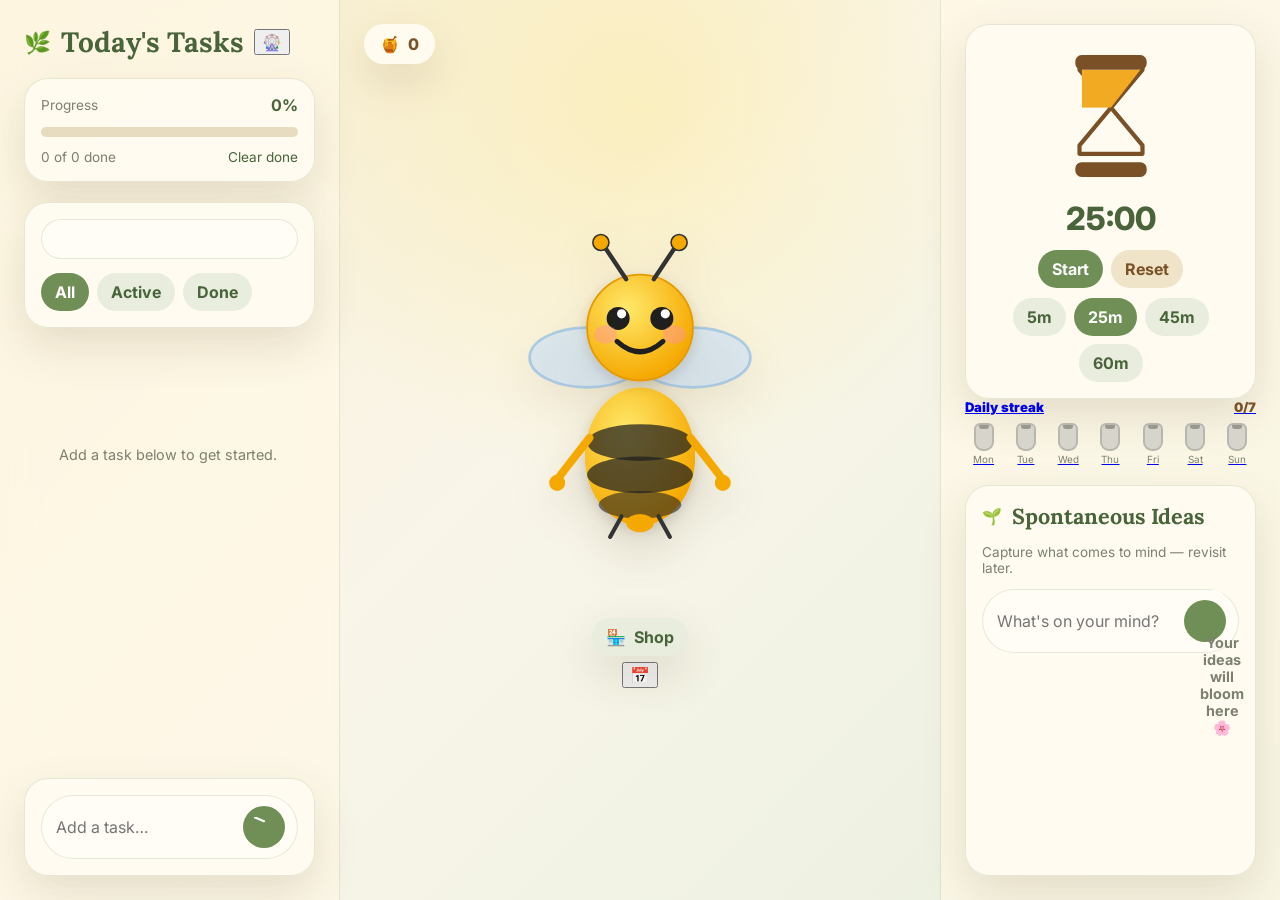
==== index.html @ 1d0de412 "Fix: Change 30 min scrolling to 15 min scrolling and reorder shop items" ====
<!DOCTYPE html>
<html lang="en">
<head>
  <meta charset="UTF-8">
  <meta name="viewport" content="width=device-width, initial-scale=1.0">
  <title>TaskBar — Bee Edition</title>
  <meta name="description" content="A calm task manager with a bee companion, nectar rewards, and a focus timer.">
  <link rel="preconnect" href="https://fonts.googleapis.com">
  <link rel="preconnect" href="https://fonts.gstatic.com" crossorigin>
  <link href="https://fonts.googleapis.com/css2?family=Lora:ital,wght@0,400;0,500;0,600;1,400&family=Inter:wght@300;400;500;600&display=swap" rel="stylesheet">
  <link rel="stylesheet" href="style.css">
</head>
<body>

  <!-- ══════════════════════════════════════════
       LEFT — TASK SIDEBAR
  ══════════════════════════════════════════ -->
  <div class="sidebar sidebar-tasks" id="sidebar-tasks">
    <header class="app-header">
      <div class="brand-row">
        <span class="leaf-icon">🌿</span>
        <h1 class="brand-title">Today's Tasks</h1>
        <button class="roulette-btn" id="roulette-btn" title="Spin task roulette">🎡</button>
      </div>
      <div class="progress-card">
        <div class="progress-info">
          <span class="progress-label">Progress</span>
          <span class="progress-percent" id="progress-percent">0%</span>
        </div>
        <div class="progress-bar-track">
          <div class="progress-bar-fill" id="progress-bar-fill" style="width:0%"></div>
        </div>
        <div class="progress-meta">
          <span id="tasks-count">0 of 0 done</span>
          <button id="clear-completed-btn" class="text-link">Clear done</button>
        </div>
      </div>
    </header>

    <section class="controls-section">
      <div class="search-box">
        <svg class="search-icon" xmlns="http://www.w3.org/2000/svg" viewBox="0 0 24 24" fill="none" stroke="currentColor" stroke-width="2" stroke-linecap="round" stroke-linejoin="round"><circle cx[...]
        <input type="text" id="search-input" placeholder="Search tasks…" autocomplete="off">
        <button id="clear-search-btn" class="clear-search-btn" style="display:none">&times;</button>
      </div>
      <div class="filter-tabs">
        <button class="filter-tab active" data-filter="all" id="filter-all">All</button>
        <button class="filter-tab" data-filter="active" id="filter-active">Active</button>
        <button class="filter-tab" data-filter="completed" id="filter-completed">Done</button>
      </div>
    </section>

    <main class="tasks-area">
      <div id="empty-state" class="empty-state">
        <div class="empty-illustration">
          <svg xmlns="http://www.w3.org/2000/svg" viewBox="0 0 24 24" fill="none" stroke="currentColor" stroke-width="1.5" stroke-linecap="round" stroke-linejoin="round"><path d="M12 2C6.48 2 2 6.[...]
        </div>
        <p class="empty-title" id="empty-title">All clear!</p>
        <p class="empty-subtitle" id="empty-subtitle">Add a task below to get started.</p>
      </div>
      <ul id="tasks-list" class="tasks-list"></ul>
    </main>

    <section class="task-creator-panel">
      <form id="task-form" autocomplete="off">
        <div class="input-row">
          <input type="text" id="task-input" placeholder="Add a task…" required maxlength="120">
          <button type="submit" class="submit-btn" aria-label="Add task">
            <svg xmlns="http://www.w3.org/2000/svg" viewBox="0 0 24 24" fill="none" stroke="currentColor" stroke-width="2.5" stroke-linecap="round" stroke-linejoin="round"><line x1="12" y1="5" x2=[...]
          </button>
        </div>
      </form>
    </section>
  </div>

  <!-- ══════════════════════════════════════════
       CENTER — BEE STAGE
  ══════════════════════════════════════════ -->
  <div class="center-panel" id="center-panel">

    <!-- Nectar badge -->
    <div class="nectar-badge" id="nectar-badge">
      <span class="nectar-icon">🍯</span>
      <span class="nectar-count" id="nectar-count">0</span>
    </div>

    <!-- Bee Stage -->
    <div class="bee-stage">

      <!-- Speech bubble -->
      <div class="speech-bubble hidden" id="speech-bubble">
        <span id="speech-text">Hello! I'm Bzzle 🐝</span>
        <div class="bubble-tail"></div>
      </div>

      <!-- Bee wrapper: state classes applied here -->
      <div class="bee-wrapper" id="bee-wrapper">

        <!-- THE BEE (inline SVG for CSS animation) -->
        <svg class="bee-svg" viewBox="0 0 100 140" xmlns="http://www.w3.org/2000/svg" id="bee-svg">
          <defs>
            <radialGradient id="yg" cx="38%" cy="32%" r="68%">
              <stop offset="0%" stop-color="#FFE96B"/>
              <stop offset="100%" stop-color="#F5A800"/>
            </radialGradient>
            <filter id="softdrop" x="-20%" y="-20%" width="140%" height="140%">
              <feDropShadow dx="0" dy="2" stdDeviation="2.5" flood-color="rgba(0,0,0,0.12)"/>
            </filter>
          </defs>

          <!-- Wings (separate group for flap animation) -->
          <g class="bee-wings" id="bee-wings">
            <ellipse class="wing-l" cx="27" cy="55" rx="25" ry="13"
              fill="rgba(190,220,255,0.5)" stroke="rgba(140,185,225,0.65)" stroke-width="1.2"/>
            <ellipse class="wing-r" cx="73" cy="55" rx="25" ry="13"
              fill="rgba(190,220,255,0.5)" stroke="rgba(140,185,225,0.65)" stroke-width="1.2"/>
          </g>

          <!-- Body stripes -->
          <ellipse cx="50" cy="98" rx="24" ry="30" fill="url(#yg)" filter="url(#softdrop)"/>
          <ellipse cx="50" cy="92"  rx="23" ry="8" fill="#1f1f1f" opacity="0.72"/>
          <ellipse cx="50" cy="106" rx="23" ry="8" fill="#1f1f1f" opacity="0.72"/>
          <ellipse cx="50" cy="119" rx="18" ry="6" fill="#1f1f1f" opacity="0.58"/>
          <!-- stinger -->
          <ellipse cx="50" cy="127" rx="6" ry="4" fill="#F5A800"/>

          <!-- Head -->
          <circle cx="50" cy="42" r="23" fill="url(#yg)" stroke="#e59b00" stroke-width="0.8" filter="url(#softdrop)"/>

          <!-- Eyes -->
          <circle cx="40.5" cy="38" r="5" fill="#1f1f1f"/>
          <circle cx="59.5" cy="38" r="5" fill="#1f1f1f"/>
          <circle cx="42"   cy="36" r="2" fill="white"/>
          <circle cx="61"   cy="36" r="2" fill="white"/>

          <!-- Smile (happy) -->
          <path class="bee-smile" d="M40 48 Q50 57 60 48" stroke="#1f1f1f" stroke-width="2.2" fill="none" stroke-linecap="round"/>

          <!-- Cheeks -->
          <ellipse cx="35" cy="45" rx="5" ry="4" fill="#FF8FAB" opacity="0.42"/>
          <ellipse cx="65" cy="45" rx="5" ry="4" fill="#FF8FAB" opacity="0.42"/>

          <!-- Antennae -->
          <line x1="44" y1="21" x2="34" y2="6" stroke="#333" stroke-width="1.9" stroke-linecap="round"/>
          <circle cx="33" cy="5" r="3.5" fill="#F5A800" stroke="#333" stroke-width="0.7"/>
          <line x1="56" y1="21" x2="66" y2="6" stroke="#333" stroke-width="1.9" stroke-linecap="round"/>
          <circle cx="67" cy="5" r="3.5" fill="#F5A800" stroke="#333" stroke-width="0.7"/>

          <!-- Left arm group -->
          <g class="bee-arm-l" id="bee-arm-l">
            <line x1="28" y1="90" x2="14" y2="108" stroke="#F5A800" stroke-width="3.5" stroke-linecap="round"/>
            <circle cx="14" cy="109.5" r="3.5" fill="#F5A800"/>
          </g>

          <!-- Right arm group -->
          <g class="bee-arm-r" id="bee-arm-r">
            <line x1="72" y1="90" x2="86" y2="108" stroke="#F5A800" stroke-width="3.5" stroke-linecap="round"/>
            <circle cx="86" cy="109.5" r="3.5" fill="#F5A800"/>
          </g>

          <!-- Feet -->
          <line x1="42" y1="124" x2="37" y2="133" stroke="#333" stroke-width="1.8" stroke-linecap="round"/>
          <line x1="58" y1="124" x2="63" y2="133" stroke="#333" stroke-width="1.8" stroke-linecap="round"/>
        </svg>

        <!-- ══ PROP: PHONE ══ -->
        <div class="prop prop-phone hidden" id="prop-phone">
          <svg viewBox="0 0 44 72" class="phone-svg" xmlns="http://www.w3.org/2000/svg">
            <rect x="1" y="1" width="42" height="70" rx="7" fill="#222" stroke="#555" stroke-width="1.5"/>
            <rect x="4" y="10" width="36" height="52" rx="3" fill="#4A90D9"/>
            <!-- TikTok-style content bars -->
            <rect x="7" y="13" width="30" height="4" rx="2" fill="rgba(255,255,255,0.3)"/>
            <rect x="7" y="20" width="22" height="3" rx="2" fill="rgba(255,255,255,0.2)"/>
            <rect x="7" y="32" width="30" height="4" rx="2" fill="rgba(255,255,255,0.3)"/>
            <rect x="7" y="39" width="18" height="3" rx="2" fill="rgba(255,255,255,0.2)"/>
            <rect x="7" y="51" width="30" height="4" rx="2" fill="rgba(255,255,255,0.3)"/>
            <!-- Home button bar -->
            <rect x="15" y="65" width="14" height="3" rx="1.5" fill="#555"/>
          </svg>
          <div class="scroll-timer-label" id="scroll-timer-label">30:00</div>
        </div>

        <!-- ══ PROP: FOOD ══ -->
        <div class="prop prop-food hidden" id="prop-food">
          <div class="food-emoji">🍪</div>
        </div>

        <!-- ══ PROP: GIFT / PACKAGE ══ -->
        <div class="prop prop-gift hidden" id="prop-gift">
          <!-- Phase 1: Box closed -->
          <div class="gift-phase gift-box" id="gift-phase-box">
            <svg viewBox="0 0 70 60" class="box-svg" xmlns="http://www.w3.org/2000/svg">
              <!-- Box body -->
              <rect x="5" y="20" width="60" height="38" rx="3" fill="#C97A3A" stroke="#8B5520" stroke-width="1.5"/>
              <!-- Lid -->
              <rect class="box-lid" id="box-lid" x="3" y="10" width="64" height="16" rx="3" fill="#B86A28" stroke="#8B5520" stroke-width="1.5"/>
              <!-- Amazon arrow tape -->
              <rect x="30" y="10" width="10" height="48" fill="#F5A623" opacity="0.6"/>
              <path d="M 8 38 Q 20 45 35 42 Q 50 39 62 46" stroke="#F5A623" stroke-width="1.8" fill="none" stroke-linecap="round" opacity="0.7"/>
              <!-- Amazon smile logo -->
              <path d="M 18 50 Q 35 58 52 50" stroke="#F5A623" stroke-width="2" fill="none" stroke-linecap="round"/>
            </svg>
          </div>
          <!-- Phase 2: Honey jar -->
          <div class="gift-phase gift-honey hidden" id="gift-phase-honey">
            <div class="honey-jar-wrapper">
              <svg viewBox="0 0 60 80" class="honey-jar-svg" xmlns="http://www.w3.org/2000/svg">
                <defs>
                  <radialGradient id="honeygr" cx="35%" cy="30%" r="70%">
                    <stop offset="0%" stop-color="#FFE566"/>
                    <stop offset="100%" stop-color="#F5A800"/>
                  </radialGradient>
                </defs>
                <!-- Cap -->
                <rect x="16" y="4" width="28" height="12" rx="4" fill="#8B5520"/>
                <!-- Jar body -->
                <path d="M12,16 Q8,16 7,22 L5,62 Q5,68 10,68 L50,68 Q55,68 55,62 L53,22 Q52,16 48,16 Z" fill="url(#honeygr)" stroke="#e59b00" stroke-width="1.2"/>
                <!-- Honey shimmer -->
                <ellipse cx="30" cy="35" rx="14" ry="5" fill="rgba(255,255,255,0.18)" transform="rotate(-10, 30, 35)"/>
                <!-- Drip -->
                <path d="M 28 68 Q 30 76 32 68" fill="#F5A800"/>
                <!-- Label -->
                <rect x="14" y="42" width="32" height="20" rx="3" fill="rgba(255,255,255,0.55)"/>
                <text x="30" y="55" text-anchor="middle" font-size="8" fill="#8B5520" font-family="serif" font-weight="bold">HONEY</text>
              </svg>
              <div class="sparkle-burst" id="sparkle-burst">✨🌟✨</div>
            </div>
          </div>
        </div>

        <!-- ══ PROP: WOODEN PLANK (for roulette) ══ -->
        <div class="prop prop-plank hidden" id="prop-plank">
          <div class="wooden-plank">
            <div class="plank-text" id="plank-text">Task name</div>
          </div>
        </div>

      </div><!-- end bee-wrapper -->

      <!-- Sparkles field (JS-injected) -->
      <div class="sparkle-field" id="sparkle-field"></div>

      <!-- Roulette Overlay -->
      <div class="roulette-overlay hidden" id="roulette-overlay">
        <div class="roulette-modal">
          <button class="roulette-close" id="roulette-close" aria-label="Close roulette">✕</button>
          <div class="roulette-spinner">
            <div class="roulette-wheel" id="roulette-wheel">
              <div class="roulette-segments" id="roulette-segments"></div>
            </div>
            <div class="roulette-pointer"></div>
          </div>
          <button class="roulette-spin-btn" id="roulette-spin-btn">SPIN!</button>
        </div>
      </div>

      <!-- Shop button -->
      <button class="shop-btn" id="shop-btn" title="Open the Nectar Shop">
        <span class="shop-btn-icon">🏪</span>
        <span>Shop</span>
      </button>

      <!-- Calendar button -->
      <button class="calendar-btn" id="calendar-btn" title="Open calendar">📅</button>

      <!-- Scroll timer display (below bee, when phone mode active) -->
      <div class="scroll-timer-display hidden" id="scroll-timer-display">
        <span>📱 Scroll time left:</span>
        <strong id="scroll-time-left">30:00</strong>
      </div>

    </div><!-- end bee-stage -->
  </div><!-- end center-panel -->

  <!-- ══════════════════════════════════════════
       RIGHT — TIMER + IDEAS SIDEBAR
  ══════════════════════════════════════════ -->
  <div class="sidebar sidebar-ideas" id="sidebar-ideas">

    <!-- Daily Streak + Ideas Container -->
    <div class="streak-ideas-container">

      <!-- Hourglass Timer -->
      <section class="timer-section">
        <div class="hourglass-wrapper" id="hourglass-wrapper" title="Click to start/pause">
          <svg class="hourglass-svg" viewBox="0 0 80 120" xmlns="http://www.w3.org/2000/svg">
            <path class="hg-frame" d="M10,8 L70,8 L70,16 Q70,16 40,52 Q10,88 10,88 L10,96 L70,96 L70,88 Q70,88 40,52 Q10,16 10,16 Z"/>
            <clipPath id="topClip">
              <path d="M12,16 L68,16 Q68,16 40,52 Q12,88 12,88 L12,16 Z"/>
            </clipPath>
            <rect class="hg-sand-top" id="hg-sand-top" x="12" y="16" width="56" height="36" clip-path="url(#topClip)"/>
            <clipPath id="bottomClip">
              <path d="M12,88 Q12,88 40,52 Q68,16 68,88 L12,88 Z"/>
            </clipPath>
            <rect class="hg-sand-bottom" id="hg-sand-bottom" x="12" y="88" width="56" height="0" clip-path="url(#bottomClip)"/>
            <line class="hg-trickle" id="hg-trickle" x1="40" y1="52" x2="40" y2="52"/>
            <rect class="hg-cap" x="8" y="4" width="64" height="10" rx="4"/>
            <rect class="hg-cap" x="8" y="106" width="64" height="10" rx="4"/>
          </svg>
        </div>
        <div class="timer-controls">
          <div class="timer-display" id="timer-display">25:00</div>
          <div class="timer-btn-row">
            <button class="timer-btn" id="timer-start-pause">Start</button>
            <button class="timer-btn secondary" id="timer-reset">Reset</button>
          </div>
          <div class="timer-presets">
            <button class="preset-btn" data-minutes="5" id="preset-5">5m</button>
            <button class="preset-btn active" data-minutes="25" id="preset-25">25m</button>
            <button class="preset-btn" data-minutes="45" id="preset-45">45m</button>
            <button class="preset-btn" data-minutes="60" id="preset-60">60m</button>
          </div>
        </div>
      </section>

      <!-- Daily Streak Widget (inline) -->
      <a class="streak-widget-inline" id="daily-streak-widget-inline" href="streak-freeze.html" aria-label="Open streak rewards page">
        <div class="streak-widget-title">
          <span>Daily streak</span>
          <span id="streak-count-inline">0/7</span>
        </div>
        <div class="streak-jars" aria-label="Weekly honey jar progress">
          <div class="streak-jar"><span class="jar-icon"></span><span>Mon</span></div>
          <div class="streak-jar"><span class="jar-icon"></span><span>Tue</span></div>
          <div class="streak-jar"><span class="jar-icon"></span><span>Wed</span></div>
          <div class="streak-jar"><span class="jar-icon"></span><span>Thu</span></div>
          <div class="streak-jar"><span class="jar-icon"></span><span>Fri</span></div>
          <div class="streak-jar"><span class="jar-icon"></span><span>Sat</span></div>
          <div class="streak-jar"><span class="jar-icon"></span><span>Sun</span></div>
        </div>
      </a>

    </div><!-- end streak-ideas-container -->

    <!-- Ideas Notepad -->
    <section class="ideas-section">
      <div class="ideas-header">
        <span class="leaf-icon small">🌱</span>
        <h2 class="ideas-title">Spontaneous Ideas</h2>
      </div>
      <p class="ideas-hint">Capture what comes to mind — revisit later.</p>
      <div class="ideas-input-row">
        <input type="text" id="idea-input" class="idea-input" placeholder="What's on your mind?" maxlength="200" autocomplete="off">
        <button class="idea-add-btn" id="idea-add-btn" aria-label="Add idea">
          <svg xmlns="http://www.w3.org/2000/svg" viewBox="0 0 24 24" fill="none" stroke="currentColor" stroke-width="2.5" stroke-linecap="round" stroke-linejoin="round"><line x1="12" y1="5" x2="[...]
        </button>
      </div>
      <ul id="ideas-list" class="ideas-list"></ul>
      <div id="ideas-empty" class="ideas-empty">
        <p>Your ideas will bloom here 🌸</p>
      </div>
    </section>
  </div>

  <!-- ══════════════════════════════════════════
       SHOP MODAL
  ══════════════════════════════════════════ -->
  <div class="shop-overlay hidden" id="shop-overlay">
    <div class="shop-modal" role="dialog" aria-modal="true" aria-label="Nectar Shop">
      <div class="shop-header">
        <div class="shop-title-row">
          <span>🏪</span>
          <h2 class="shop-title">Nectar Shop</h2>
        </div>
        <button class="shop-close-btn" id="shop-close-btn" aria-label="Close shop">✕</button>
      </div>
      <div class="shop-balance">
        You have <strong id="shop-nectar-count">0</strong> <span>🍯</span> nectars
      </div>
      <div class="shop-items">

        <!-- Item: Sweet snack (now first) -->
        <div class="shop-item" id="shop-item-snack">
          <div class="item-emoji">🍪</div>
          <div class="item-info">
            <div class="item-name">Sweet snack</div>
            <div class="item-desc">Treat yourself to something yummy!</div>
          </div>
          <div class="item-right">
            <div class="item-cost"><span class="cost-num">3</span> 🍯</div>
            <button class="buy-btn" id="buy-snack" data-cost="3" data-item="snack">Buy</button>
          </div>
        </div>

        <!-- Item: Scrolling (changed to 15 min, now second) -->
        <div class="shop-item" id="shop-item-scroll">
          <div class="item-emoji">📱</div>
          <div class="item-info">
            <div class="item-name">15 min scrolling</div>
            <div class="item-desc">Take a guilt-free social media break</div>
          </div>
          <div class="item-right">
            <div class="item-cost"><span class="cost-num">5</span> 🍯</div>
            <button class="buy-btn" id="buy-scroll" data-cost="5" data-item="scroll">Buy</button>
          </div>
        </div>

        <!-- Item: Gift -->
        <div class="shop-item" id="shop-item-gift">
          <div class="item-emoji">🎁</div>
          <div class="item-info">
            <div class="item-name">Gift for yourself</div>
            <div class="item-desc">Open a special Amazon package 📦🍯</div>
          </div>
          <div class="item-right">
            <div class="item-cost"><span class="cost-num">10</span> 🍯</div>
            <button class="buy-btn" id="buy-gift" data-cost="10" data-item="gift">Buy</button>
          </div>
        </div>

      </div><!-- end shop-items -->
    </div><!-- end shop-modal -->
  </div><!-- end shop-overlay -->

  <script src="app.js" type="module"></script>
</body>
</html>
---- style.css ----
:root {
  --cream: #fbf4df;
  --cream-deep: #f3e3bd;
  --leaf: #6f8f56;
  --leaf-dark: #49643a;
  --honey: #f2aa22;
  --honey-light: #ffd86b;
  --brown: #7a5127;
  --ink: #2f3328;
  --muted: #7d806f;
  --white: rgba(255, 252, 241, 0.92);
  --shadow: 0 18px 45px rgba(88, 64, 31, 0.14);
}

* { box-sizing: border-box; }
html, body { min-height: 100%; }
body {
  margin: 0;
  min-height: 100vh;
  display: grid;
  grid-template-columns: minmax(280px, 340px) 1fr minmax(280px, 340px);
  color: var(--ink);
  font-family: Inter, system-ui, sans-serif;
  background:
    radial-gradient(circle at 50% 12%, rgba(255, 232, 132, 0.38), transparent 24rem),
    linear-gradient(135deg, #f7edcf 0%, #f9f5e9 44%, #e9f0df 100%);
  overflow: hidden;
}
button, input { font: inherit; }
button { cursor: pointer; }

.sidebar {
  height: 100vh;
  padding: 24px;
  display: flex;
  flex-direction: column;
  gap: 20px;
  background: rgba(255, 249, 230, 0.72);
  backdrop-filter: blur(16px);
  border-color: rgba(111, 143, 86, 0.16);
}
.sidebar-tasks { border-right: 1px solid rgba(111, 143, 86, 0.18); }
.sidebar-ideas { border-left: 1px solid rgba(111, 143, 86, 0.18); }
.brand-row, .ideas-header, .shop-title-row { display: flex; align-items: center; gap: 10px; }
.leaf-icon { font-size: 1.35rem; }
.leaf-icon.small { font-size: 1rem; }
.brand-title, .ideas-title, .shop-title {
  margin: 0;
  font-family: Lora, serif;
  color: var(--leaf-dark);
}
.brand-title { font-size: 1.75rem; }
.ideas-title, .shop-title { font-size: 1.35rem; }

.progress-card, .timer-section, .ideas-section, .task-creator-panel, .controls-section {
  border: 1px solid rgba(111, 143, 86, 0.18);
  border-radius: 24px;
  background: var(--white);
  box-shadow: var(--shadow);
}
.progress-card { margin-top: 18px; padding: 16px; }
.progress-info, .progress-meta { display: flex; justify-content: space-between; align-items: center; gap: 12px; }
.progress-label, .progress-meta, .ideas-hint { color: var(--muted); font-size: 0.85rem; }
.progress-percent { color: var(--leaf-dark); font-weight: 700; }
.progress-bar-track { height: 10px; margin: 12px 0; border-radius: 99px; background: #e8dcc0; overflow: hidden; }
.progress-bar-fill { height: 100%; border-radius: inherit; background: linear-gradient(90deg, var(--leaf), var(--honey)); transition: width 0.25s ease; }
.text-link { border: 0; background: transparent; color: var(--leaf-dark); padding: 0; font-size: 0.85rem; }

.controls-section, .task-creator-panel, .timer-section, .ideas-section { padding: 16px; }
.search-box, .input-row, .ideas-input-row {
  display: flex;
  align-items: center;
  gap: 10px;
  padding: 10px 12px;
  border-radius: 999px;
  background: #fffdf5;
  border: 1px solid rgba(111, 143, 86, 0.18);
}
.search-icon { width: 18px; color: var(--leaf); }
input { width: 100%; min-width: 0; border: 0; background: transparent; outline: none; color: var(--ink); }
.clear-search-btn { border: 0; background: transparent; color: var(--muted); font-size: 1.2rem; }
.filter-tabs { display: flex; gap: 8px; margin-top: 14px; }
.filter-tab, .timer-btn, .preset-btn, .buy-btn, .submit-btn, .idea-add-btn, .shop-btn, .freeze-claim-btn, .back-home-btn {
  border: 0;
  border-radius: 999px;
  background: #e8eddd;
  color: var(--leaf-dark);
  padding: 9px 14px;
  font-weight: 700;
  transition: transform 0.15s ease, opacity 0.15s ease, background 0.15s ease;
}
.filter-tab:hover, .timer-btn:hover, .preset-btn:hover, .buy-btn:hover, .submit-btn:hover, .idea-add-btn:hover, .shop-btn:hover, .freeze-claim-btn:hover, .back-home-btn:hover { transform: translateY(-1px); }
.filter-tab.active, .timer-btn, .preset-btn.active, .buy-btn, .submit-btn, .idea-add-btn, .freeze-claim-btn, .back-home-btn { background: var(--leaf); color: white; }
.timer-btn.secondary { background: #efe4c8; color: var(--brown); }
.submit-btn, .idea-add-btn { width: 42px; height: 42px; display: grid; place-items: center; padding: 0; flex: 0 0 auto; }
.submit-btn svg, .idea-add-btn svg { width: 20px; }

.tasks-area { flex: 1; overflow: auto; padding-right: 4px; }
.empty-state, .ideas-empty { text-align: center; color: var(--muted); padding: 34px 16px; }
.empty-illustration svg { width: 44px; color: var(--leaf); }
.empty-title { margin: 8px 0 4px; font-weight: 800; color: var(--leaf-dark); }
.empty-subtitle, .ideas-empty p { margin: 0; font-size: 0.9rem; }
.tasks-list, .ideas-list { list-style: none; margin: 0; padding: 0; display: flex; flex-direction: column; gap: 10px; }
.task-item, .idea-item {
  display: flex;
  align-items: center;
  gap: 10px;
  padding: 12px;
  border-radius: 18px;
  background: rgba(255, 253, 245, 0.88);
  border: 1px solid rgba(111, 143, 86, 0.14);
}
.task-checkbox { width: 20px; height: 20px; accent-color: var(--leaf); }
.task-text { flex: 1; overflow-wrap: anywhere; }
.task-item.completed .task-text { color: var(--muted); text-decoration: line-through; }
.delete-task, .delete-idea { border: 0; background: transparent; color: #b07050; font-size: 1.05rem; }

.center-panel { position: relative; min-height: 100vh; display: grid; place-items: center; padding: 32px; }
.nectar-badge {
  position: absolute;
  top: 24px;
  left: 24px;
  display: flex;
  align-items: center;
  gap: 8px;
  padding: 10px 16px;
  border-radius: 999px;
  background: var(--white);
  color: var(--brown);
  box-shadow: var(--shadow);
  font-weight: 800;
}
.bee-stage { width: min(520px, 100%); min-height: 520px; position: relative; display: grid; place-items: center; }
.bee-wrapper { position: relative; width: 260px; height: 360px; display: grid; place-items: center; animation: float 3.8s ease-in-out infinite; }
.bee-svg { width: 230px; filter: drop-shadow(0 18px 20px rgba(86, 63, 22, 0.16)); }
.bee-wings { transform-origin: 50px 60px; animation: flap 0.42s ease-in-out infinite alternate; }
.bee-arm-l, .bee-arm-r { transform-origin: 50px 90px; }
.bee-wrapper.excited .bee-arm-l { animation: waveL 0.4s ease-in-out 5; }
.bee-wrapper.excited .bee-arm-r { animation: waveR 0.4s ease-in-out 5; }
.speech-bubble {
  position: absolute;
  top: 24px;
  left: 50%;
  transform: translateX(-50%);
  min-width: 210px;
  padding: 12px 16px;
  border-radius: 20px;
  background: #fffdf5;
  box-shadow: var(--shadow);
  color: var(--leaf-dark);
  text-align: center;
  font-weight: 700;
  z-index: 2;
}
.bubble-tail { position: absolute; left: 50%; bottom: -9px; width: 18px; height: 18px; background: #fffdf5; transform: translateX(-50%) rotate(45deg); }
.hidden { display: none !important; }
.prop { position: absolute; z-index: 3; }
.prop-phone { right: 8px; top: 130px; text-align: center; }
.phone-svg { width: 72px; }
.scroll-timer-label { margin-top: -6px; font-weight: 800; color: var(--leaf-dark); }
.prop-food { right: 24px; top: 174px; font-size: 4rem; }
.prop-gift { right: -8px; top: 164px; width: 110px; text-align: center; }
.box-svg, .honey-jar-svg { width: 96px; }
.sparkle-burst { font-size: 1.2rem; animation: sparkle 0.7s infinite alternate; }
.shop-btn {
  position: absolute;
  bottom: 54px;
  left: 50%;
  transform: translateX(-50%);
  display: inline-flex;
  align-items: center;
  gap: 8px;
  box-shadow: var(--shadow);
}
.shop-btn:hover { transform: translateX(-50%) translateY(-1px); }
.scroll-timer-display { position: absolute; bottom: 8px; left: 50%; transform: translateX(-50%); color: var(--leaf-dark); }

.timer-section { text-align: center; }
.hourglass-wrapper { display: inline-grid; place-items: center; width: 110px; height: 150px; }
.hourglass-svg { width: 84px; }
.hg-frame, .hg-cap { fill: none; stroke: var(--brown); stroke-width: 4; stroke-linejoin: round; }
.hg-cap { fill: var(--brown); }
.hg-sand-top, .hg-sand-bottom { fill: var(--honey); transition: height 0.2s linear, y 0.2s linear; }
.hg-trickle { stroke: var(--honey); stroke-width: 2; }
.timer-display { margin: 8px 0 12px; font-size: 2rem; color: var(--leaf-dark); font-weight: 800; }
.timer-btn-row, .timer-presets { display: flex; justify-content: center; flex-wrap: wrap; gap: 8px; margin-top: 10px; }
.ideas-section { flex: 1; overflow: hidden; display: flex; flex-direction: column; }
.ideas-list { overflow: auto; margin-top: 14px; }
.idea-item { align-items: flex-start; }
.idea-text { flex: 1; overflow-wrap: anywhere; }

.shop-overlay {
  position: fixed;
  inset: 0;
  z-index: 20;
  display: grid;
  place-items: center;
  padding: 24px;
  background: rgba(47, 51, 40, 0.38);
  backdrop-filter: blur(7px);
}
.shop-modal {
  width: min(540px, 100%);
  border-radius: 30px;
  background: #fff9e6;
  border: 1px solid rgba(111, 143, 86, 0.2);
  box-shadow: 0 28px 80px rgba(47, 51, 40, 0.24);
  padding: 22px;
}
.shop-header, .shop-balance, .item-right { display: flex; align-items: center; justify-content: space-between; gap: 12px; }
.shop-close-btn { border: 0; background: #efe4c8; color: var(--brown); width: 34px; height: 34px; border-radius: 50%; font-weight: 800; }
.shop-balance { margin: 12px 0 18px; justify-content: center; color: var(--brown); }
.shop-items { display: grid; gap: 12px; }
.shop-item { display: grid; grid-template-columns: auto 1fr auto; align-items: center; gap: 14px; padding: 14px; border-radius: 20px; background: rgba(255, 253, 245, 0.9); border: 1px solid rgba(111, 143, 86, 0.14); }
.item-emoji { font-size: 2rem; }
.item-name { color: var(--leaf-dark); font-weight: 800; }
.item-desc { color: var(--muted); font-size: 0.86rem; }
.item-right { flex-direction: column; align-items: flex-end; }
.item-cost { color: var(--brown); font-weight: 800; }
.buy-btn:disabled { opacity: 0.45; cursor: not-allowed; transform: none; }

.streak-widget {
  position: fixed;
  right: 18px;
  bottom: 18px;
  z-index: 10;
  width: 218px;
  display: block;
  padding: 12px;
  border-radius: 24px;
  text-decoration: none;
  color: var(--leaf-dark);
  background: linear-gradient(145deg, rgba(255, 248, 225, 0.96), rgba(229, 238, 216, 0.96));
  border: 1px solid rgba(111, 143, 86, 0.22);
  box-shadow: var(--shadow);
}
.streak-widget-title { display: flex; justify-content: space-between; align-items: center; gap: 10px; margin-bottom: 8px; font-size: 0.82rem; font-weight: 900; }
.streak-widget-title span:last-child { color: var(--brown); }
.streak-jars { display: grid; grid-template-columns: repeat(7, 1fr); gap: 5px; }
.streak-jar { display: grid; justify-items: center; gap: 2px; font-size: 0.62rem; color: var(--muted); }
.jar-icon { width: 20px; height: 28px; border-radius: 6px 6px 9px 9px; background: #d5d5cc; border: 2px solid #b7b7ad; position: relative; overflow: hidden; }
.jar-icon::before { content: ''; position: absolute; top: -4px; left: 3px; right: 3px; height: 8px; border-radius: 3px; background: #99998f; }
.jar-icon::after { content: ''; position: absolute; left: 2px; right: 2px; bottom: 2px; height: 0; border-radius: 5px; background: linear-gradient(#ffd86b, var(--honey)); transition: height 0.25s ease; }
.streak-jar.logged .jar-icon { border-color: #d89012; background: #ffeab0; }
.streak-jar.logged .jar-icon::before { background: #8b5520; }
.streak-jar.logged .jar-icon::after { height: 18px; }

.freeze-page { display: block; overflow: auto; min-height: 100vh; padding: 32px; }
.freeze-card { width: min(780px, 100%); margin: 0 auto; padding: 28px; border-radius: 32px; background: rgba(255, 249, 230, 0.92); box-shadow: var(--shadow); border: 1px solid rgba(111, 143, 86, 0.2); text-align: center; }
.freeze-card h1 { margin: 0; color: var(--leaf-dark); font-family: Lora, serif; }
.freeze-card p { color: var(--muted); }
.beehive-btn { border: 0; background: transparent; margin: 16px auto; display: grid; place-items: center; font-size: 8rem; filter: drop-shadow(0 20px 20px rgba(86, 63, 22, 0.16)); transition: transform 0.18s ease; }
.beehive-btn:hover { transform: scale(1.03) rotate(-1deg); }
.freeze-status { min-height: 28px; font-weight: 800; color: var(--leaf-dark); }
.freeze-count { color: var(--brown); font-weight: 900; }
.freeze-progress { margin: 22px auto; max-width: 520px; }
.back-home-btn { display: inline-block; text-decoration: none; margin-top: 12px; }

@keyframes float { 0%,100% { transform: translateY(0); } 50% { transform: translateY(-14px); } }
@keyframes flap { from { transform: rotate(-3deg) scaleY(1); } to { transform: rotate(3deg) scaleY(0.82); } }
@keyframes waveL { 50% { transform: rotate(14deg); } }
@keyframes waveR { 50% { transform: rotate(-14deg); } }
@keyframes sparkle { to { transform: scale(1.12); opacity: 0.7; } }

@media (max-width: 980px) {
  body { grid-template-columns: 1fr; overflow: auto; }
  .sidebar { height: auto; min-height: unset; }
  .center-panel { min-height: 620px; }
  .streak-widget { position: sticky; margin: 0 14px 14px auto; }
}
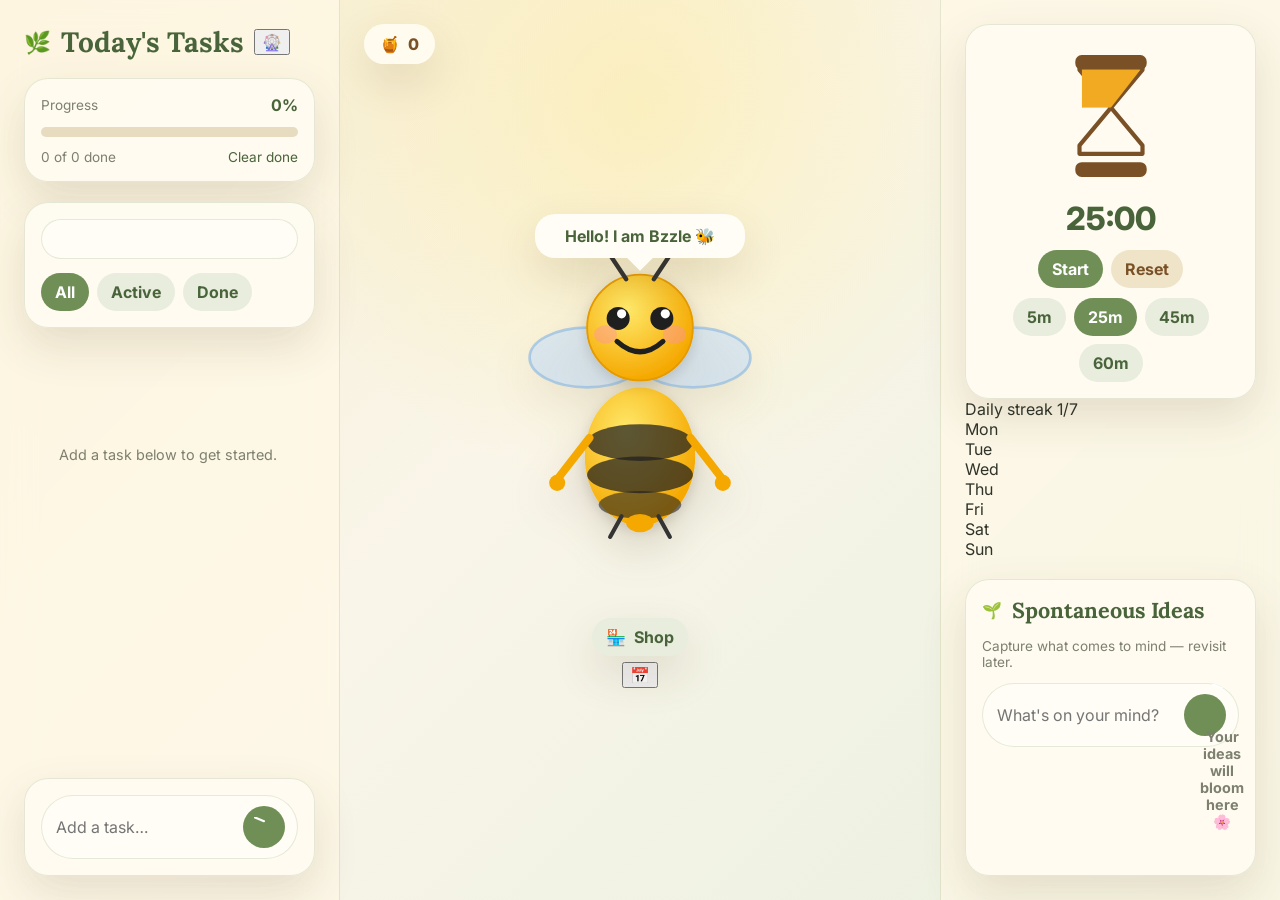
==== commit 9ce972f8: "Update index.html" ====
--- a/index.html
+++ b/index.html
@@ -314,7 +314,7 @@
       </section>
 
       <!-- Daily Streak Widget (inline) -->
-      <a class="streak-widget-inline" id="daily-streak-widget-inline" href="streak-freeze.html" aria-label="Open streak rewards page">
+      <a class="streak-widget-inline" id="daily-streak-widget-inline" href="streak-freeze.html" aria-label="Open streak rewards page" style="text-decoration:none; color:inherit;">
         <div class="streak-widget-title">
           <span>Daily streak</span>
           <span id="streak-count-inline">0/7</span>
--- a/style.css
+++ b/style.css
@@ -89,7 +89,7 @@
   font-weight: 700;
   transition: transform 0.15s ease, opacity 0.15s ease, background 0.15s ease;
 }
-.filter-tab:hover, .timer-btn:hover, .preset-btn:hover, .buy-btn:hover, .submit-btn:hover, .idea-add-btn:hover, .shop-btn:hover, .freeze-claim-btn:hover, .back-home-btn:hover { transform: translateY(-1px); }
+.filter-tab:hover, .timer-btn:hover, .preset-btn:hover, .buy-btn:hover, .submit-btn:hover, .idea-add-btn:hover, .shop-btn:hover, .freeze-claim-btn:hover, .back-home-btn:hover { transform: translat[...] }
 .filter-tab.active, .timer-btn, .preset-btn.active, .buy-btn, .submit-btn, .idea-add-btn, .freeze-claim-btn, .back-home-btn { background: var(--leaf); color: white; }
 .timer-btn.secondary { background: #efe4c8; color: var(--brown); }
 .submit-btn, .idea-add-btn { width: 42px; height: 42px; display: grid; place-items: center; padding: 0; flex: 0 0 auto; }
@@ -211,7 +211,7 @@
 .shop-close-btn { border: 0; background: #efe4c8; color: var(--brown); width: 34px; height: 34px; border-radius: 50%; font-weight: 800; }
 .shop-balance { margin: 12px 0 18px; justify-content: center; color: var(--brown); }
 .shop-items { display: grid; gap: 12px; }
-.shop-item { display: grid; grid-template-columns: auto 1fr auto; align-items: center; gap: 14px; padding: 14px; border-radius: 20px; background: rgba(255, 253, 245, 0.9); border: 1px solid rgba(111, 143, 86, 0.14); }
+.shop-item { display: grid; grid-template-columns: auto 1fr auto; align-items: center; gap: 14px; padding: 14px; border-radius: 20px; background: rgba(255, 253, 245, 0.9); border: 1px solid rgba([...] }
 .item-emoji { font-size: 2rem; }
 .item-name { color: var(--leaf-dark); font-weight: 800; }
 .item-desc { color: var(--muted); font-size: 0.86rem; }
@@ -240,22 +240,235 @@
 .streak-jar { display: grid; justify-items: center; gap: 2px; font-size: 0.62rem; color: var(--muted); }
 .jar-icon { width: 20px; height: 28px; border-radius: 6px 6px 9px 9px; background: #d5d5cc; border: 2px solid #b7b7ad; position: relative; overflow: hidden; }
 .jar-icon::before { content: ''; position: absolute; top: -4px; left: 3px; right: 3px; height: 8px; border-radius: 3px; background: #99998f; }
-.jar-icon::after { content: ''; position: absolute; left: 2px; right: 2px; bottom: 2px; height: 0; border-radius: 5px; background: linear-gradient(#ffd86b, var(--honey)); transition: height 0.25s ease; }
+.jar-icon::after { content: ''; position: absolute; left: 2px; right: 2px; bottom: 2px; height: 0; border-radius: 5px; background: linear-gradient(#ffd86b, var(--honey)); transition: height 0.25s[...] }
 .streak-jar.logged .jar-icon { border-color: #d89012; background: #ffeab0; }
 .streak-jar.logged .jar-icon::before { background: #8b5520; }
 .streak-jar.logged .jar-icon::after { height: 18px; }
 
 .freeze-page { display: block; overflow: auto; min-height: 100vh; padding: 32px; }
-.freeze-card { width: min(780px, 100%); margin: 0 auto; padding: 28px; border-radius: 32px; background: rgba(255, 249, 230, 0.92); box-shadow: var(--shadow); border: 1px solid rgba(111, 143, 86, 0.2); text-align: center; }
+.freeze-card { width: min(780px, 100%); margin: 0 auto; padding: 28px; border-radius: 32px; background: rgba(255, 249, 230, 0.92); box-shadow: var(--shadow); border: 1px solid rgba(111, 143, 86, [...] }
 .freeze-card h1 { margin: 0; color: var(--leaf-dark); font-family: Lora, serif; }
 .freeze-card p { color: var(--muted); }
-.beehive-btn { border: 0; background: transparent; margin: 16px auto; display: grid; place-items: center; font-size: 8rem; filter: drop-shadow(0 20px 20px rgba(86, 63, 22, 0.16)); transition: transform 0.18s ease; }
+.beehive-btn { border: 0; background: transparent; margin: 16px auto; display: grid; place-items: center; font-size: 8rem; filter: drop-shadow(0 20px 20px rgba(86, 63, 22, 0.16)); transition: tra[...] }
 .beehive-btn:hover { transform: scale(1.03) rotate(-1deg); }
 .freeze-status { min-height: 28px; font-weight: 800; color: var(--leaf-dark); }
 .freeze-count { color: var(--brown); font-weight: 900; }
 .freeze-progress { margin: 22px auto; max-width: 520px; }
 .back-home-btn { display: inline-block; text-decoration: none; margin-top: 12px; }
 
+/* ══════════════════════════════════════════
+   ROULETTE STYLES
+   ══════════════════════════════════════════ */
+.roulette-btn {
+  border: 0;
+  background: transparent;
+  font-size: 1.5rem;
+  cursor: pointer;
+  padding: 4px 8px;
+  margin-left: auto;
+}
+
+.roulette-overlay {
+  position: fixed;
+  inset: 0;
+  z-index: 25;
+  display: grid;
+  place-items: center;
+  padding: 24px;
+  background: rgba(47, 51, 40, 0.38);
+  backdrop-filter: blur(7px);
+}
+
+.roulette-modal {
+  position: relative;
+  width: min(520px, 100%);
+  max-height: 90vh;
+  border-radius: 30px;
+  background: #fff9e6;
+  border: 1px solid rgba(111, 143, 86, 0.2);
+  box-shadow: 0 28px 80px rgba(47, 51, 40, 0.24);
+  padding: 32px;
+  display: flex;
+  flex-direction: column;
+  align-items: center;
+  overflow: auto;
+}
+
+.roulette-close {
+  position: absolute;
+  top: 16px;
+  right: 16px;
+  border: 0;
+  background: #efe4c8;
+  color: var(--brown);
+  width: 34px;
+  height: 34px;
+  border-radius: 50%;
+  font-weight: 800;
+  cursor: pointer;
+  display: grid;
+  place-items: center;
+}
+
+.roulette-close:hover {
+  transform: scale(1.08);
+}
+
+.roulette-spinner {
+  position: relative;
+  width: 300px;
+  height: 300px;
+  margin: 24px 0;
+}
+
+.roulette-wheel {
+  position: relative;
+  width: 100%;
+  height: 100%;
+  border-radius: 50%;
+  background: white;
+  border: 8px solid var(--honey);
+  box-shadow: 0 8px 24px rgba(88, 64, 31, 0.2);
+  overflow: hidden;
+}
+
+.roulette-segments {
+  position: absolute;
+  width: 100%;
+  height: 100%;
+  border-radius: 50%;
+}
+
+.roulette-segment {
+  position: absolute;
+  width: 100%;
+  height: 100%;
+  display: flex;
+  align-items: center;
+  justify-content: center;
+  font-weight: 700;
+  font-size: 0.75rem;
+  text-align: center;
+  padding: 8px;
+  word-break: break-word;
+}
+
+.roulette-segment span {
+  position: absolute;
+  transform: translateX(-50%);
+  left: 50%;
+  top: 35px;
+  max-width: 60px;
+}
+
+.roulette-pointer {
+  position: absolute;
+  top: -12px;
+  left: 50%;
+  transform: translateX(-50%);
+  width: 0;
+  height: 0;
+  border-left: 12px solid transparent;
+  border-right: 12px solid transparent;
+  border-top: 16px solid var(--honey);
+  z-index: 10;
+}
+
+.roulette-spin-btn {
+  border: 0;
+  border-radius: 999px;
+  background: var(--leaf);
+  color: white;
+  padding: 14px 28px;
+  font-weight: 800;
+  font-size: 1rem;
+  cursor: pointer;
+  margin-top: 24px;
+  transition: transform 0.15s ease, opacity 0.15s ease;
+  box-shadow: var(--shadow);
+}
+
+.roulette-spin-btn:hover {
+  transform: translateY(-2px);
+}
+
+.roulette-spin-btn:disabled {
+  opacity: 0.6;
+  cursor: not-allowed;
+  transform: none;
+}
+
+.roulette-empty-message {
+  color: var(--muted);
+  font-size: 1.1rem;
+  text-align: center;
+  padding: 32px 16px;
+}
+
+.roulette-empty-message-emoji {
+  display: block;
+  font-size: 3rem;
+  margin-bottom: 16px;
+}
+
+/* ══════════════════════════════════════════
+   WOODEN PLANK STYLES
+   ══════════════════════════════════════════ */
+.prop-plank {
+  bottom: 100px;
+  right: 50px;
+  z-index: 4;
+}
+
+.wooden-plank {
+  background: linear-gradient(135deg, #c9956a 0%, #a67c52 100%);
+  border: 3px solid #7a5127;
+  border-radius: 8px;
+  padding: 16px 24px;
+  box-shadow: 0 6px 16px rgba(88, 64, 31, 0.3), inset 0 -2px 4px rgba(0, 0, 0, 0.2);
+  font-family: Lora, serif;
+  font-weight: 600;
+  color: #2f3328;
+  text-align: center;
+  max-width: 180px;
+  position: relative;
+}
+
+.wooden-plank::before {
+  content: '';
+  position: absolute;
+  top: 0;
+  left: 0;
+  right: 0;
+  height: 2px;
+  background: linear-gradient(90deg, transparent, rgba(255, 255, 255, 0.3), transparent);
+  border-radius: 8px 8px 0 0;
+}
+
+.plank-text {
+  display: block;
+  word-break: break-word;
+  font-size: 0.95rem;
+}
+
+@keyframes plankFlyIn {
+  0% {
+    opacity: 0;
+    transform: translateY(100px) translateX(50px) scale(0.8);
+  }
+  100% {
+    opacity: 1;
+    transform: translateY(0) translateX(0) scale(1);
+  }
+}
+
+.prop-plank.show-animation {
+  animation: plankFlyIn 0.8s cubic-bezier(0.34, 1.56, 0.64, 1) forwards;
+}
+
+/* ══════════════════════════════════════════
+   KEYFRAME ANIMATIONS
+   ══════════════════════════════════════════ */
 @keyframes float { 0%,100% { transform: translateY(0); } 50% { transform: translateY(-14px); } }
 @keyframes flap { from { transform: rotate(-3deg) scaleY(1); } to { transform: rotate(3deg) scaleY(0.82); } }
 @keyframes waveL { 50% { transform: rotate(14deg); } }
@@ -268,3 +481,14 @@
   .center-panel { min-height: 620px; }
   .streak-widget { position: sticky; margin: 0 14px 14px auto; }
 }
+.streak-widget-inline {
+  display: block;
+  padding: 12px;
+  border-radius: 24px;
+  text-decoration: none !important;
+  color: var(--leaf-dark) !important;
+  background: linear-gradient(145deg, rgba(255,248,225,0.96), rgba(229,238,216,0.96));
+  border: 1px solid rgba(111,143,86,0.22);
+  box-shadow: var(--shadow);
+  margin-top: 12px;
+}
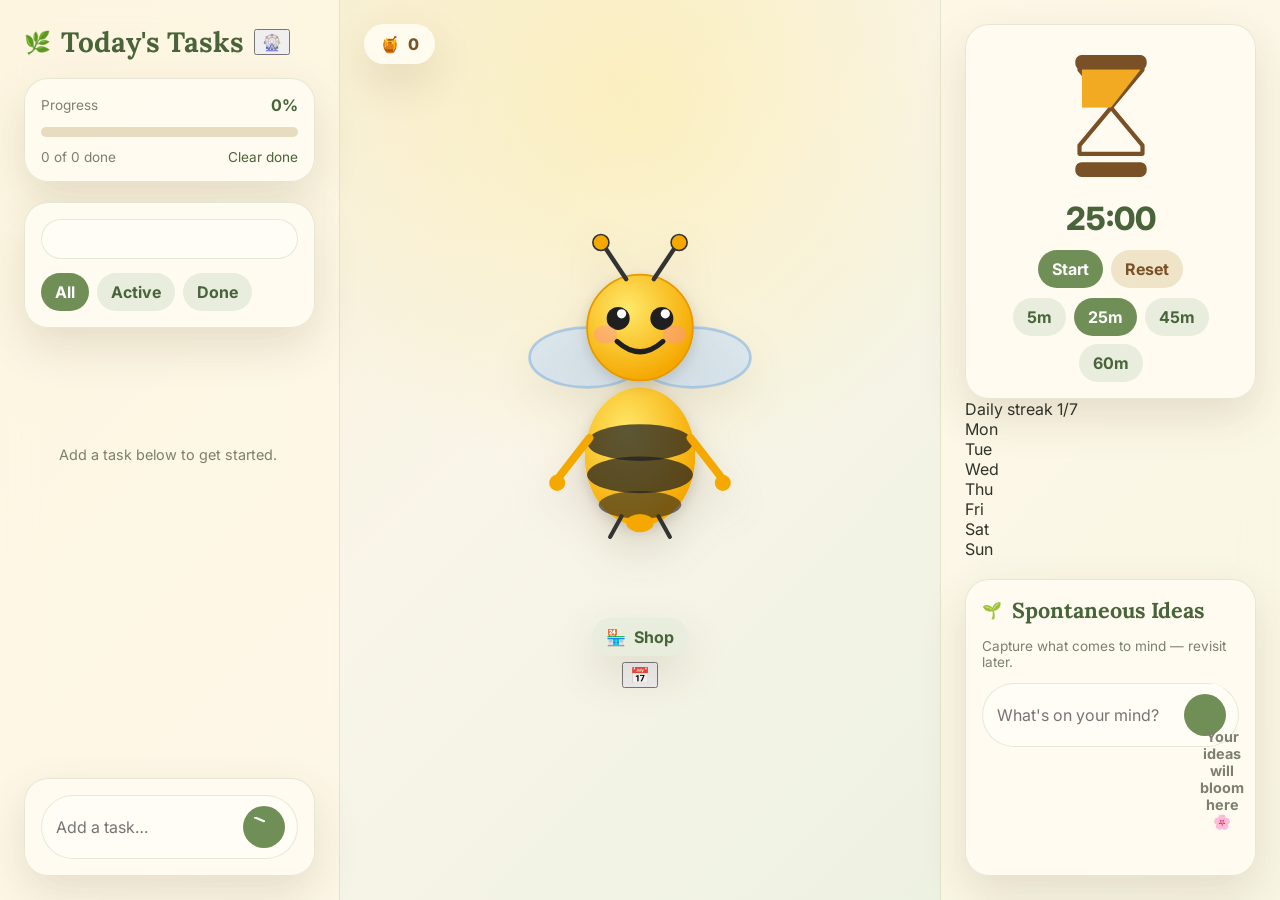
==== commit cf391060: "Update index.html" ====
--- a/index.html
+++ b/index.html
@@ -20,7 +20,7 @@
       <div class="brand-row">
         <span class="leaf-icon">🌿</span>
         <h1 class="brand-title">Today's Tasks</h1>
-        <button class="roulette-btn" id="roulette-btn" title="Spin task roulette">🎡</button>
+        <button id="roulette-start-btn" onclick="openRoulette()">🎡</button>
       </div>
       <div class="progress-card">
         <div class="progress-info">
--- a/style.css
+++ b/style.css
@@ -492,3 +492,39 @@
   box-shadow: var(--shadow);
   margin-top: 12px;
 }
+.streak-widget-inline .jar-icon {
+  display: block;
+  width: 20px;
+  height: 28px;
+  border-radius: 6px 6px 9px 9px;
+  background: #d5d5cc;
+  border: 2px solid #b7b7ad;
+  position: relative;
+  overflow: hidden;
+}
+
+.streak-widget-inline .jar-icon::before {
+  content: '';
+  position: absolute;
+  top: -4px;
+  left: 3px;
+  right: 3px;
+  height: 8px;
+  border-radius: 3px;
+  background: #99998f;
+}
+
+.streak-widget-inline .jar-icon::after {
+  content: '';
+  position: absolute;
+  left: 2px;
+  right: 2px;
+  bottom: 2px;
+  height: 0;
+  border-radius: 5px;
+  background: linear-gradient(#ffd86b, var(--honey));
+  transition: height 0.25s ease;
+}
+.streak-widget-inline .streak-jar span.jar-icon {
+  display: block !important;
+}
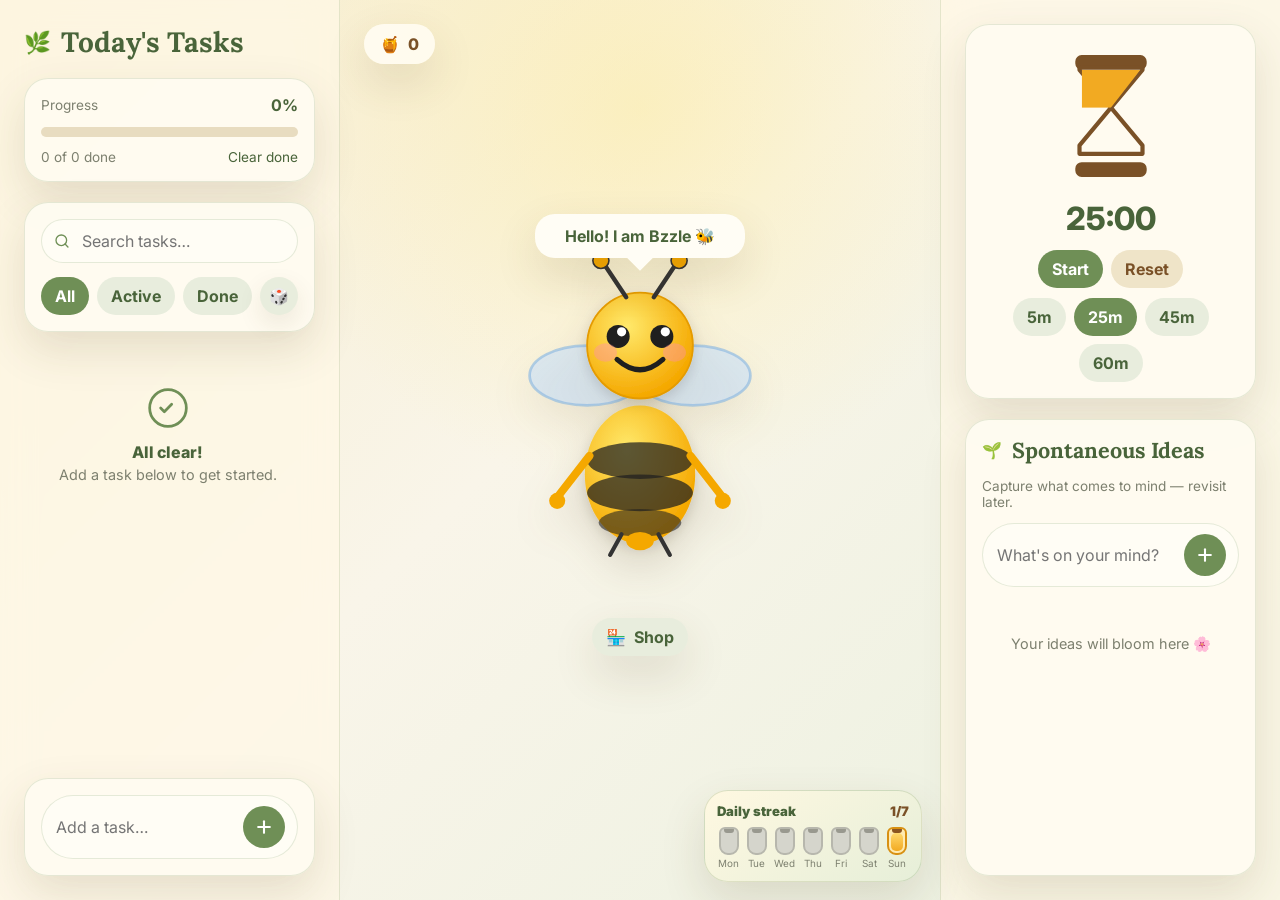
==== commit 3e732fe7: "Add task roulette picker" ====
--- a/index.html
+++ b/index.html
@@ -20,7 +20,6 @@
       <div class="brand-row">
         <span class="leaf-icon">🌿</span>
         <h1 class="brand-title">Today's Tasks</h1>
-        <button id="roulette-start-btn" onclick="openRoulette()">🎡</button>
       </div>
       <div class="progress-card">
         <div class="progress-info">
@@ -39,7 +38,7 @@
 
     <section class="controls-section">
       <div class="search-box">
-        <svg class="search-icon" xmlns="http://www.w3.org/2000/svg" viewBox="0 0 24 24" fill="none" stroke="currentColor" stroke-width="2" stroke-linecap="round" stroke-linejoin="round"><circle cx[...]
+        <svg class="search-icon" xmlns="http://www.w3.org/2000/svg" viewBox="0 0 24 24" fill="none" stroke="currentColor" stroke-width="2" stroke-linecap="round" stroke-linejoin="round"><circle cx="11" cy="11" r="8"/><line x1="21" y1="21" x2="16.65" y2="16.65"/></svg>
         <input type="text" id="search-input" placeholder="Search tasks…" autocomplete="off">
         <button id="clear-search-btn" class="clear-search-btn" style="display:none">&times;</button>
       </div>
@@ -47,13 +46,15 @@
         <button class="filter-tab active" data-filter="all" id="filter-all">All</button>
         <button class="filter-tab" data-filter="active" id="filter-active">Active</button>
         <button class="filter-tab" data-filter="completed" id="filter-completed">Done</button>
-      </div>
+        <button class="task-roulette-btn" id="task-roulette-btn" type="button" aria-label="Pick a task with Task Roulette" title="Task Roulette">🎲</button>
+      </div>
+      <div class="task-roulette-message hidden" id="task-roulette-message" role="status" aria-live="polite">No tasks to choose from</div>
     </section>
 
     <main class="tasks-area">
       <div id="empty-state" class="empty-state">
         <div class="empty-illustration">
-          <svg xmlns="http://www.w3.org/2000/svg" viewBox="0 0 24 24" fill="none" stroke="currentColor" stroke-width="1.5" stroke-linecap="round" stroke-linejoin="round"><path d="M12 2C6.48 2 2 6.[...]
+          <svg xmlns="http://www.w3.org/2000/svg" viewBox="0 0 24 24" fill="none" stroke="currentColor" stroke-width="1.5" stroke-linecap="round" stroke-linejoin="round"><path d="M12 2C6.48 2 2 6.48 2 12s4.48 10 10 10 10-4.48 10-10S17.52 2 12 2z"/><path d="M8 12l2 2 4-4"/></svg>
         </div>
         <p class="empty-title" id="empty-title">All clear!</p>
         <p class="empty-subtitle" id="empty-subtitle">Add a task below to get started.</p>
@@ -66,7 +67,7 @@
         <div class="input-row">
           <input type="text" id="task-input" placeholder="Add a task…" required maxlength="120">
           <button type="submit" class="submit-btn" aria-label="Add task">
-            <svg xmlns="http://www.w3.org/2000/svg" viewBox="0 0 24 24" fill="none" stroke="currentColor" stroke-width="2.5" stroke-linecap="round" stroke-linejoin="round"><line x1="12" y1="5" x2=[...]
+            <svg xmlns="http://www.w3.org/2000/svg" viewBox="0 0 24 24" fill="none" stroke="currentColor" stroke-width="2.5" stroke-linecap="round" stroke-linejoin="round"><line x1="12" y1="5" x2="12" y2="19"/><line x1="5" y1="12" x2="19" y2="12"/></svg>
           </button>
         </div>
       </form>
@@ -228,31 +229,10 @@
           </div>
         </div>
 
-        <!-- ══ PROP: WOODEN PLANK (for roulette) ══ -->
-        <div class="prop prop-plank hidden" id="prop-plank">
-          <div class="wooden-plank">
-            <div class="plank-text" id="plank-text">Task name</div>
-          </div>
-        </div>
-
       </div><!-- end bee-wrapper -->
 
       <!-- Sparkles field (JS-injected) -->
       <div class="sparkle-field" id="sparkle-field"></div>
-
-      <!-- Roulette Overlay -->
-      <div class="roulette-overlay hidden" id="roulette-overlay">
-        <div class="roulette-modal">
-          <button class="roulette-close" id="roulette-close" aria-label="Close roulette">✕</button>
-          <div class="roulette-spinner">
-            <div class="roulette-wheel" id="roulette-wheel">
-              <div class="roulette-segments" id="roulette-segments"></div>
-            </div>
-            <div class="roulette-pointer"></div>
-          </div>
-          <button class="roulette-spin-btn" id="roulette-spin-btn">SPIN!</button>
-        </div>
-      </div>
 
       <!-- Shop button -->
       <button class="shop-btn" id="shop-btn" title="Open the Nectar Shop">
@@ -260,9 +240,6 @@
         <span>Shop</span>
       </button>
 
-      <!-- Calendar button -->
-      <button class="calendar-btn" id="calendar-btn" title="Open calendar">📅</button>
-
       <!-- Scroll timer display (below bee, when phone mode active) -->
       <div class="scroll-timer-display hidden" id="scroll-timer-display">
         <span>📱 Scroll time left:</span>
@@ -277,60 +254,38 @@
   ══════════════════════════════════════════ -->
   <div class="sidebar sidebar-ideas" id="sidebar-ideas">
 
-    <!-- Daily Streak + Ideas Container -->
-    <div class="streak-ideas-container">
-
-      <!-- Hourglass Timer -->
-      <section class="timer-section">
-        <div class="hourglass-wrapper" id="hourglass-wrapper" title="Click to start/pause">
-          <svg class="hourglass-svg" viewBox="0 0 80 120" xmlns="http://www.w3.org/2000/svg">
-            <path class="hg-frame" d="M10,8 L70,8 L70,16 Q70,16 40,52 Q10,88 10,88 L10,96 L70,96 L70,88 Q70,88 40,52 Q10,16 10,16 Z"/>
-            <clipPath id="topClip">
-              <path d="M12,16 L68,16 Q68,16 40,52 Q12,88 12,88 L12,16 Z"/>
-            </clipPath>
-            <rect class="hg-sand-top" id="hg-sand-top" x="12" y="16" width="56" height="36" clip-path="url(#topClip)"/>
-            <clipPath id="bottomClip">
-              <path d="M12,88 Q12,88 40,52 Q68,16 68,88 L12,88 Z"/>
-            </clipPath>
-            <rect class="hg-sand-bottom" id="hg-sand-bottom" x="12" y="88" width="56" height="0" clip-path="url(#bottomClip)"/>
-            <line class="hg-trickle" id="hg-trickle" x1="40" y1="52" x2="40" y2="52"/>
-            <rect class="hg-cap" x="8" y="4" width="64" height="10" rx="4"/>
-            <rect class="hg-cap" x="8" y="106" width="64" height="10" rx="4"/>
-          </svg>
-        </div>
-        <div class="timer-controls">
-          <div class="timer-display" id="timer-display">25:00</div>
-          <div class="timer-btn-row">
-            <button class="timer-btn" id="timer-start-pause">Start</button>
-            <button class="timer-btn secondary" id="timer-reset">Reset</button>
-          </div>
-          <div class="timer-presets">
-            <button class="preset-btn" data-minutes="5" id="preset-5">5m</button>
-            <button class="preset-btn active" data-minutes="25" id="preset-25">25m</button>
-            <button class="preset-btn" data-minutes="45" id="preset-45">45m</button>
-            <button class="preset-btn" data-minutes="60" id="preset-60">60m</button>
-          </div>
-        </div>
-      </section>
-
-      <!-- Daily Streak Widget (inline) -->
-      <a class="streak-widget-inline" id="daily-streak-widget-inline" href="streak-freeze.html" aria-label="Open streak rewards page" style="text-decoration:none; color:inherit;">
-        <div class="streak-widget-title">
-          <span>Daily streak</span>
-          <span id="streak-count-inline">0/7</span>
-        </div>
-        <div class="streak-jars" aria-label="Weekly honey jar progress">
-          <div class="streak-jar"><span class="jar-icon"></span><span>Mon</span></div>
-          <div class="streak-jar"><span class="jar-icon"></span><span>Tue</span></div>
-          <div class="streak-jar"><span class="jar-icon"></span><span>Wed</span></div>
-          <div class="streak-jar"><span class="jar-icon"></span><span>Thu</span></div>
-          <div class="streak-jar"><span class="jar-icon"></span><span>Fri</span></div>
-          <div class="streak-jar"><span class="jar-icon"></span><span>Sat</span></div>
-          <div class="streak-jar"><span class="jar-icon"></span><span>Sun</span></div>
-        </div>
-      </a>
-
-    </div><!-- end streak-ideas-container -->
+    <!-- Hourglass Timer -->
+    <section class="timer-section">
+      <div class="hourglass-wrapper" id="hourglass-wrapper" title="Click to start/pause">
+        <svg class="hourglass-svg" viewBox="0 0 80 120" xmlns="http://www.w3.org/2000/svg">
+          <path class="hg-frame" d="M10,8 L70,8 L70,16 Q70,16 40,52 Q10,88 10,88 L10,96 L70,96 L70,88 Q70,88 40,52 Q10,16 10,16 Z"/>
+          <clipPath id="topClip">
+            <path d="M12,16 L68,16 Q68,16 40,52 Q12,88 12,88 L12,16 Z"/>
+          </clipPath>
+          <rect class="hg-sand-top" id="hg-sand-top" x="12" y="16" width="56" height="36" clip-path="url(#topClip)"/>
+          <clipPath id="bottomClip">
+            <path d="M12,88 Q12,88 40,52 Q68,16 68,88 L12,88 Z"/>
+          </clipPath>
+          <rect class="hg-sand-bottom" id="hg-sand-bottom" x="12" y="88" width="56" height="0" clip-path="url(#bottomClip)"/>
+          <line class="hg-trickle" id="hg-trickle" x1="40" y1="52" x2="40" y2="52"/>
+          <rect class="hg-cap" x="8" y="4" width="64" height="10" rx="4"/>
+          <rect class="hg-cap" x="8" y="106" width="64" height="10" rx="4"/>
+        </svg>
+      </div>
+      <div class="timer-controls">
+        <div class="timer-display" id="timer-display">25:00</div>
+        <div class="timer-btn-row">
+          <button class="timer-btn" id="timer-start-pause">Start</button>
+          <button class="timer-btn secondary" id="timer-reset">Reset</button>
+        </div>
+        <div class="timer-presets">
+          <button class="preset-btn" data-minutes="5" id="preset-5">5m</button>
+          <button class="preset-btn active" data-minutes="25" id="preset-25">25m</button>
+          <button class="preset-btn" data-minutes="45" id="preset-45">45m</button>
+          <button class="preset-btn" data-minutes="60" id="preset-60">60m</button>
+        </div>
+      </div>
+    </section>
 
     <!-- Ideas Notepad -->
     <section class="ideas-section">
@@ -342,7 +297,7 @@
       <div class="ideas-input-row">
         <input type="text" id="idea-input" class="idea-input" placeholder="What's on your mind?" maxlength="200" autocomplete="off">
         <button class="idea-add-btn" id="idea-add-btn" aria-label="Add idea">
-          <svg xmlns="http://www.w3.org/2000/svg" viewBox="0 0 24 24" fill="none" stroke="currentColor" stroke-width="2.5" stroke-linecap="round" stroke-linejoin="round"><line x1="12" y1="5" x2="[...]
+          <svg xmlns="http://www.w3.org/2000/svg" viewBox="0 0 24 24" fill="none" stroke="currentColor" stroke-width="2.5" stroke-linecap="round" stroke-linejoin="round"><line x1="12" y1="5" x2="12" y2="19"/><line x1="5" y1="12" x2="19" y2="12"/></svg>
         </button>
       </div>
       <ul id="ideas-list" class="ideas-list"></ul>
@@ -369,7 +324,20 @@
       </div>
       <div class="shop-items">
 
-        <!-- Item: Sweet snack (now first) -->
+        <!-- Item: Scrolling -->
+        <div class="shop-item" id="shop-item-scroll">
+          <div class="item-emoji">📱</div>
+          <div class="item-info">
+            <div class="item-name">15 min scrolling</div>
+            <div class="item-desc">Take a guilt-free social media break</div>
+          </div>
+          <div class="item-right">
+            <div class="item-cost"><span class="cost-num">5</span> 🍯</div>
+            <button class="buy-btn" id="buy-scroll" data-cost="5" data-item="scroll">Buy</button>
+          </div>
+        </div>
+
+        <!-- Item: Sweet snack -->
         <div class="shop-item" id="shop-item-snack">
           <div class="item-emoji">🍪</div>
           <div class="item-info">
@@ -379,19 +347,6 @@
           <div class="item-right">
             <div class="item-cost"><span class="cost-num">3</span> 🍯</div>
             <button class="buy-btn" id="buy-snack" data-cost="3" data-item="snack">Buy</button>
-          </div>
-        </div>
-
-        <!-- Item: Scrolling (changed to 15 min, now second) -->
-        <div class="shop-item" id="shop-item-scroll">
-          <div class="item-emoji">📱</div>
-          <div class="item-info">
-            <div class="item-name">15 min scrolling</div>
-            <div class="item-desc">Take a guilt-free social media break</div>
-          </div>
-          <div class="item-right">
-            <div class="item-cost"><span class="cost-num">5</span> 🍯</div>
-            <button class="buy-btn" id="buy-scroll" data-cost="5" data-item="scroll">Buy</button>
           </div>
         </div>
 
@@ -412,6 +367,40 @@
     </div><!-- end shop-modal -->
   </div><!-- end shop-overlay -->
 
+  <!-- ══════════════════════════════════════════
+       TASK ROULETTE MODAL
+  ══════════════════════════════════════════ -->
+  <div class="task-roulette-overlay hidden" id="task-roulette-overlay" aria-hidden="true">
+    <section class="task-roulette-modal" role="dialog" aria-modal="true" aria-label="Task Roulette">
+      <div class="task-roulette-icon" aria-hidden="true">🎲</div>
+      <h2 class="task-roulette-title">Task Roulette</h2>
+      <p class="task-roulette-hint">Let the wheel choose your next focus.</p>
+      <div class="task-roulette-wheel" aria-live="polite">
+        <span id="task-roulette-current">Spinning…</span>
+      </div>
+    </section>
+  </div>
+
+
+  <!-- ══════════════════════════════════════════
+       DAILY STREAK WIDGET
+  ══════════════════════════════════════════ -->
+  <a class="streak-widget" id="daily-streak-widget" href="streak-freeze.html" aria-label="Open streak rewards page">
+    <div class="streak-widget-title">
+      <span>Daily streak</span>
+      <span id="streak-count">0/7</span>
+    </div>
+    <div class="streak-jars" aria-label="Weekly honey jar progress">
+      <div class="streak-jar"><span class="jar-icon"></span><span>Mon</span></div>
+      <div class="streak-jar"><span class="jar-icon"></span><span>Tue</span></div>
+      <div class="streak-jar"><span class="jar-icon"></span><span>Wed</span></div>
+      <div class="streak-jar"><span class="jar-icon"></span><span>Thu</span></div>
+      <div class="streak-jar"><span class="jar-icon"></span><span>Fri</span></div>
+      <div class="streak-jar"><span class="jar-icon"></span><span>Sat</span></div>
+      <div class="streak-jar"><span class="jar-icon"></span><span>Sun</span></div>
+    </div>
+  </a>
+
   <script src="app.js" type="module"></script>
 </body>
 </html>
--- a/style.css
+++ b/style.css
@@ -79,8 +79,8 @@
 .search-icon { width: 18px; color: var(--leaf); }
 input { width: 100%; min-width: 0; border: 0; background: transparent; outline: none; color: var(--ink); }
 .clear-search-btn { border: 0; background: transparent; color: var(--muted); font-size: 1.2rem; }
-.filter-tabs { display: flex; gap: 8px; margin-top: 14px; }
-.filter-tab, .timer-btn, .preset-btn, .buy-btn, .submit-btn, .idea-add-btn, .shop-btn, .freeze-claim-btn, .back-home-btn {
+.filter-tabs { display: flex; gap: 8px; margin-top: 14px; align-items: center; }
+.filter-tab, .timer-btn, .preset-btn, .buy-btn, .submit-btn, .idea-add-btn, .shop-btn, .freeze-claim-btn, .back-home-btn, .task-roulette-btn {
   border: 0;
   border-radius: 999px;
   background: #e8eddd;
@@ -89,9 +89,11 @@
   font-weight: 700;
   transition: transform 0.15s ease, opacity 0.15s ease, background 0.15s ease;
 }
-.filter-tab:hover, .timer-btn:hover, .preset-btn:hover, .buy-btn:hover, .submit-btn:hover, .idea-add-btn:hover, .shop-btn:hover, .freeze-claim-btn:hover, .back-home-btn:hover { transform: translat[...] }
+.filter-tab:hover, .timer-btn:hover, .preset-btn:hover, .buy-btn:hover, .submit-btn:hover, .idea-add-btn:hover, .shop-btn:hover, .freeze-claim-btn:hover, .back-home-btn:hover, .task-roulette-btn:hover { transform: translateY(-1px); }
 .filter-tab.active, .timer-btn, .preset-btn.active, .buy-btn, .submit-btn, .idea-add-btn, .freeze-claim-btn, .back-home-btn { background: var(--leaf); color: white; }
 .timer-btn.secondary { background: #efe4c8; color: var(--brown); }
+.task-roulette-btn { margin-left: auto; width: 38px; height: 38px; display: grid; place-items: center; padding: 0; font-size: 1rem; box-shadow: 0 10px 24px rgba(88, 64, 31, 0.1); }
+.task-roulette-message { margin-top: 10px; color: var(--brown); font-size: 0.85rem; font-weight: 700; text-align: right; }
 .submit-btn, .idea-add-btn { width: 42px; height: 42px; display: grid; place-items: center; padding: 0; flex: 0 0 auto; }
 .submit-btn svg, .idea-add-btn svg { width: 20px; }
 
@@ -113,6 +115,7 @@
 .task-checkbox { width: 20px; height: 20px; accent-color: var(--leaf); }
 .task-text { flex: 1; overflow-wrap: anywhere; }
 .task-item.completed .task-text { color: var(--muted); text-decoration: line-through; }
+.task-item.roulette-selected { animation: rouletteGlow 3s ease-in-out; }
 .delete-task, .delete-idea { border: 0; background: transparent; color: #b07050; font-size: 1.05rem; }
 
 .center-panel { position: relative; min-height: 100vh; display: grid; place-items: center; padding: 32px; }
@@ -189,6 +192,54 @@
 .idea-item { align-items: flex-start; }
 .idea-text { flex: 1; overflow-wrap: anywhere; }
 
+.task-roulette-overlay {
+  position: fixed;
+  inset: 0;
+  z-index: 30;
+  display: grid;
+  place-items: center;
+  padding: 24px;
+  background: rgba(47, 51, 40, 0.34);
+  backdrop-filter: blur(6px);
+}
+.task-roulette-modal {
+  width: min(420px, 100%);
+  padding: 24px;
+  border-radius: 30px;
+  text-align: center;
+  background: linear-gradient(145deg, rgba(255, 248, 225, 0.98), rgba(229, 238, 216, 0.98));
+  border: 1px solid rgba(111, 143, 86, 0.22);
+  box-shadow: 0 28px 80px rgba(47, 51, 40, 0.24);
+}
+.task-roulette-icon {
+  width: 54px;
+  height: 54px;
+  display: grid;
+  place-items: center;
+  margin: 0 auto 10px;
+  border-radius: 50%;
+  background: var(--leaf);
+  color: white;
+  font-size: 1.7rem;
+  box-shadow: var(--shadow);
+}
+.task-roulette-title { margin: 0; color: var(--leaf-dark); font-family: Lora, serif; font-size: 1.55rem; }
+.task-roulette-hint { margin: 8px 0 18px; color: var(--muted); font-size: 0.9rem; }
+.task-roulette-wheel {
+  min-height: 74px;
+  display: grid;
+  place-items: center;
+  padding: 16px;
+  border-radius: 22px;
+  background: #fffdf5;
+  border: 1px solid rgba(111, 143, 86, 0.18);
+  color: var(--leaf-dark);
+  font-weight: 900;
+  box-shadow: inset 0 0 0 3px rgba(242, 170, 34, 0.12);
+}
+.task-roulette-wheel.is-spinning { animation: roulettePulse 0.42s ease-in-out infinite alternate; }
+.task-roulette-wheel span { overflow-wrap: anywhere; }
+
 .shop-overlay {
   position: fixed;
   inset: 0;
@@ -211,7 +262,7 @@
 .shop-close-btn { border: 0; background: #efe4c8; color: var(--brown); width: 34px; height: 34px; border-radius: 50%; font-weight: 800; }
 .shop-balance { margin: 12px 0 18px; justify-content: center; color: var(--brown); }
 .shop-items { display: grid; gap: 12px; }
-.shop-item { display: grid; grid-template-columns: auto 1fr auto; align-items: center; gap: 14px; padding: 14px; border-radius: 20px; background: rgba(255, 253, 245, 0.9); border: 1px solid rgba([...] }
+.shop-item { display: grid; grid-template-columns: auto 1fr auto; align-items: center; gap: 14px; padding: 14px; border-radius: 20px; background: rgba(255, 253, 245, 0.9); border: 1px solid rgba(111, 143, 86, 0.14); }
 .item-emoji { font-size: 2rem; }
 .item-name { color: var(--leaf-dark); font-weight: 800; }
 .item-desc { color: var(--muted); font-size: 0.86rem; }
@@ -221,7 +272,7 @@
 
 .streak-widget {
   position: fixed;
-  right: 18px;
+  right: calc(340px + 18px);
   bottom: 18px;
   z-index: 10;
   width: 218px;
@@ -240,291 +291,36 @@
 .streak-jar { display: grid; justify-items: center; gap: 2px; font-size: 0.62rem; color: var(--muted); }
 .jar-icon { width: 20px; height: 28px; border-radius: 6px 6px 9px 9px; background: #d5d5cc; border: 2px solid #b7b7ad; position: relative; overflow: hidden; }
 .jar-icon::before { content: ''; position: absolute; top: -4px; left: 3px; right: 3px; height: 8px; border-radius: 3px; background: #99998f; }
-.jar-icon::after { content: ''; position: absolute; left: 2px; right: 2px; bottom: 2px; height: 0; border-radius: 5px; background: linear-gradient(#ffd86b, var(--honey)); transition: height 0.25s[...] }
+.jar-icon::after { content: ''; position: absolute; left: 2px; right: 2px; bottom: 2px; height: 0; border-radius: 5px; background: linear-gradient(#ffd86b, var(--honey)); transition: height 0.25s ease; }
 .streak-jar.logged .jar-icon { border-color: #d89012; background: #ffeab0; }
 .streak-jar.logged .jar-icon::before { background: #8b5520; }
 .streak-jar.logged .jar-icon::after { height: 18px; }
 
 .freeze-page { display: block; overflow: auto; min-height: 100vh; padding: 32px; }
-.freeze-card { width: min(780px, 100%); margin: 0 auto; padding: 28px; border-radius: 32px; background: rgba(255, 249, 230, 0.92); box-shadow: var(--shadow); border: 1px solid rgba(111, 143, 86, [...] }
+.freeze-card { width: min(780px, 100%); margin: 0 auto; padding: 28px; border-radius: 32px; background: rgba(255, 249, 230, 0.92); box-shadow: var(--shadow); border: 1px solid rgba(111, 143, 86, 0.2); text-align: center; }
 .freeze-card h1 { margin: 0; color: var(--leaf-dark); font-family: Lora, serif; }
 .freeze-card p { color: var(--muted); }
-.beehive-btn { border: 0; background: transparent; margin: 16px auto; display: grid; place-items: center; font-size: 8rem; filter: drop-shadow(0 20px 20px rgba(86, 63, 22, 0.16)); transition: tra[...] }
+.beehive-btn { border: 0; background: transparent; margin: 16px auto; display: grid; place-items: center; font-size: 8rem; filter: drop-shadow(0 20px 20px rgba(86, 63, 22, 0.16)); transition: transform 0.18s ease; }
 .beehive-btn:hover { transform: scale(1.03) rotate(-1deg); }
 .freeze-status { min-height: 28px; font-weight: 800; color: var(--leaf-dark); }
 .freeze-count { color: var(--brown); font-weight: 900; }
 .freeze-progress { margin: 22px auto; max-width: 520px; }
 .back-home-btn { display: inline-block; text-decoration: none; margin-top: 12px; }
 
-/* ══════════════════════════════════════════
-   ROULETTE STYLES
-   ══════════════════════════════════════════ */
-.roulette-btn {
-  border: 0;
-  background: transparent;
-  font-size: 1.5rem;
-  cursor: pointer;
-  padding: 4px 8px;
-  margin-left: auto;
-}
-
-.roulette-overlay {
-  position: fixed;
-  inset: 0;
-  z-index: 25;
-  display: grid;
-  place-items: center;
-  padding: 24px;
-  background: rgba(47, 51, 40, 0.38);
-  backdrop-filter: blur(7px);
-}
-
-.roulette-modal {
-  position: relative;
-  width: min(520px, 100%);
-  max-height: 90vh;
-  border-radius: 30px;
-  background: #fff9e6;
-  border: 1px solid rgba(111, 143, 86, 0.2);
-  box-shadow: 0 28px 80px rgba(47, 51, 40, 0.24);
-  padding: 32px;
-  display: flex;
-  flex-direction: column;
-  align-items: center;
-  overflow: auto;
-}
-
-.roulette-close {
-  position: absolute;
-  top: 16px;
-  right: 16px;
-  border: 0;
-  background: #efe4c8;
-  color: var(--brown);
-  width: 34px;
-  height: 34px;
-  border-radius: 50%;
-  font-weight: 800;
-  cursor: pointer;
-  display: grid;
-  place-items: center;
-}
-
-.roulette-close:hover {
-  transform: scale(1.08);
-}
-
-.roulette-spinner {
-  position: relative;
-  width: 300px;
-  height: 300px;
-  margin: 24px 0;
-}
-
-.roulette-wheel {
-  position: relative;
-  width: 100%;
-  height: 100%;
-  border-radius: 50%;
-  background: white;
-  border: 8px solid var(--honey);
-  box-shadow: 0 8px 24px rgba(88, 64, 31, 0.2);
-  overflow: hidden;
-}
-
-.roulette-segments {
-  position: absolute;
-  width: 100%;
-  height: 100%;
-  border-radius: 50%;
-}
-
-.roulette-segment {
-  position: absolute;
-  width: 100%;
-  height: 100%;
-  display: flex;
-  align-items: center;
-  justify-content: center;
-  font-weight: 700;
-  font-size: 0.75rem;
-  text-align: center;
-  padding: 8px;
-  word-break: break-word;
-}
-
-.roulette-segment span {
-  position: absolute;
-  transform: translateX(-50%);
-  left: 50%;
-  top: 35px;
-  max-width: 60px;
-}
-
-.roulette-pointer {
-  position: absolute;
-  top: -12px;
-  left: 50%;
-  transform: translateX(-50%);
-  width: 0;
-  height: 0;
-  border-left: 12px solid transparent;
-  border-right: 12px solid transparent;
-  border-top: 16px solid var(--honey);
-  z-index: 10;
-}
-
-.roulette-spin-btn {
-  border: 0;
-  border-radius: 999px;
-  background: var(--leaf);
-  color: white;
-  padding: 14px 28px;
-  font-weight: 800;
-  font-size: 1rem;
-  cursor: pointer;
-  margin-top: 24px;
-  transition: transform 0.15s ease, opacity 0.15s ease;
-  box-shadow: var(--shadow);
-}
-
-.roulette-spin-btn:hover {
-  transform: translateY(-2px);
-}
-
-.roulette-spin-btn:disabled {
-  opacity: 0.6;
-  cursor: not-allowed;
-  transform: none;
-}
-
-.roulette-empty-message {
-  color: var(--muted);
-  font-size: 1.1rem;
-  text-align: center;
-  padding: 32px 16px;
-}
-
-.roulette-empty-message-emoji {
-  display: block;
-  font-size: 3rem;
-  margin-bottom: 16px;
-}
-
-/* ══════════════════════════════════════════
-   WOODEN PLANK STYLES
-   ══════════════════════════════════════════ */
-.prop-plank {
-  bottom: 100px;
-  right: 50px;
-  z-index: 4;
-}
-
-.wooden-plank {
-  background: linear-gradient(135deg, #c9956a 0%, #a67c52 100%);
-  border: 3px solid #7a5127;
-  border-radius: 8px;
-  padding: 16px 24px;
-  box-shadow: 0 6px 16px rgba(88, 64, 31, 0.3), inset 0 -2px 4px rgba(0, 0, 0, 0.2);
-  font-family: Lora, serif;
-  font-weight: 600;
-  color: #2f3328;
-  text-align: center;
-  max-width: 180px;
-  position: relative;
-}
-
-.wooden-plank::before {
-  content: '';
-  position: absolute;
-  top: 0;
-  left: 0;
-  right: 0;
-  height: 2px;
-  background: linear-gradient(90deg, transparent, rgba(255, 255, 255, 0.3), transparent);
-  border-radius: 8px 8px 0 0;
-}
-
-.plank-text {
-  display: block;
-  word-break: break-word;
-  font-size: 0.95rem;
-}
-
-@keyframes plankFlyIn {
-  0% {
-    opacity: 0;
-    transform: translateY(100px) translateX(50px) scale(0.8);
-  }
-  100% {
-    opacity: 1;
-    transform: translateY(0) translateX(0) scale(1);
-  }
-}
-
-.prop-plank.show-animation {
-  animation: plankFlyIn 0.8s cubic-bezier(0.34, 1.56, 0.64, 1) forwards;
-}
-
-/* ══════════════════════════════════════════
-   KEYFRAME ANIMATIONS
-   ══════════════════════════════════════════ */
 @keyframes float { 0%,100% { transform: translateY(0); } 50% { transform: translateY(-14px); } }
 @keyframes flap { from { transform: rotate(-3deg) scaleY(1); } to { transform: rotate(3deg) scaleY(0.82); } }
 @keyframes waveL { 50% { transform: rotate(14deg); } }
 @keyframes waveR { 50% { transform: rotate(-14deg); } }
 @keyframes sparkle { to { transform: scale(1.12); opacity: 0.7; } }
+@keyframes roulettePulse { to { transform: scale(1.015); box-shadow: inset 0 0 0 3px rgba(242, 170, 34, 0.22), 0 14px 30px rgba(88, 64, 31, 0.12); } }
+@keyframes rouletteGlow {
+  0%, 100% { box-shadow: none; border-color: rgba(111, 143, 86, 0.14); background: rgba(255, 253, 245, 0.88); }
+  12%, 82% { box-shadow: 0 0 0 3px rgba(255, 216, 107, 0.42), 0 0 26px rgba(242, 170, 34, 0.5); border-color: rgba(242, 170, 34, 0.7); background: rgba(255, 248, 225, 0.98); }
+}
 
 @media (max-width: 980px) {
   body { grid-template-columns: 1fr; overflow: auto; }
   .sidebar { height: auto; min-height: unset; }
   .center-panel { min-height: 620px; }
-  .streak-widget { position: sticky; margin: 0 14px 14px auto; }
-}
-.streak-widget-inline {
-  display: block;
-  padding: 12px;
-  border-radius: 24px;
-  text-decoration: none !important;
-  color: var(--leaf-dark) !important;
-  background: linear-gradient(145deg, rgba(255,248,225,0.96), rgba(229,238,216,0.96));
-  border: 1px solid rgba(111,143,86,0.22);
-  box-shadow: var(--shadow);
-  margin-top: 12px;
-}
-.streak-widget-inline .jar-icon {
-  display: block;
-  width: 20px;
-  height: 28px;
-  border-radius: 6px 6px 9px 9px;
-  background: #d5d5cc;
-  border: 2px solid #b7b7ad;
-  position: relative;
-  overflow: hidden;
-}
-
-.streak-widget-inline .jar-icon::before {
-  content: '';
-  position: absolute;
-  top: -4px;
-  left: 3px;
-  right: 3px;
-  height: 8px;
-  border-radius: 3px;
-  background: #99998f;
-}
-
-.streak-widget-inline .jar-icon::after {
-  content: '';
-  position: absolute;
-  left: 2px;
-  right: 2px;
-  bottom: 2px;
-  height: 0;
-  border-radius: 5px;
-  background: linear-gradient(#ffd86b, var(--honey));
-  transition: height 0.25s ease;
-}
-.streak-widget-inline .streak-jar span.jar-icon {
-  display: block !important;
-}
+  .streak-widget { position: sticky; right: 18px; margin: 0 14px 14px auto; }
+}
